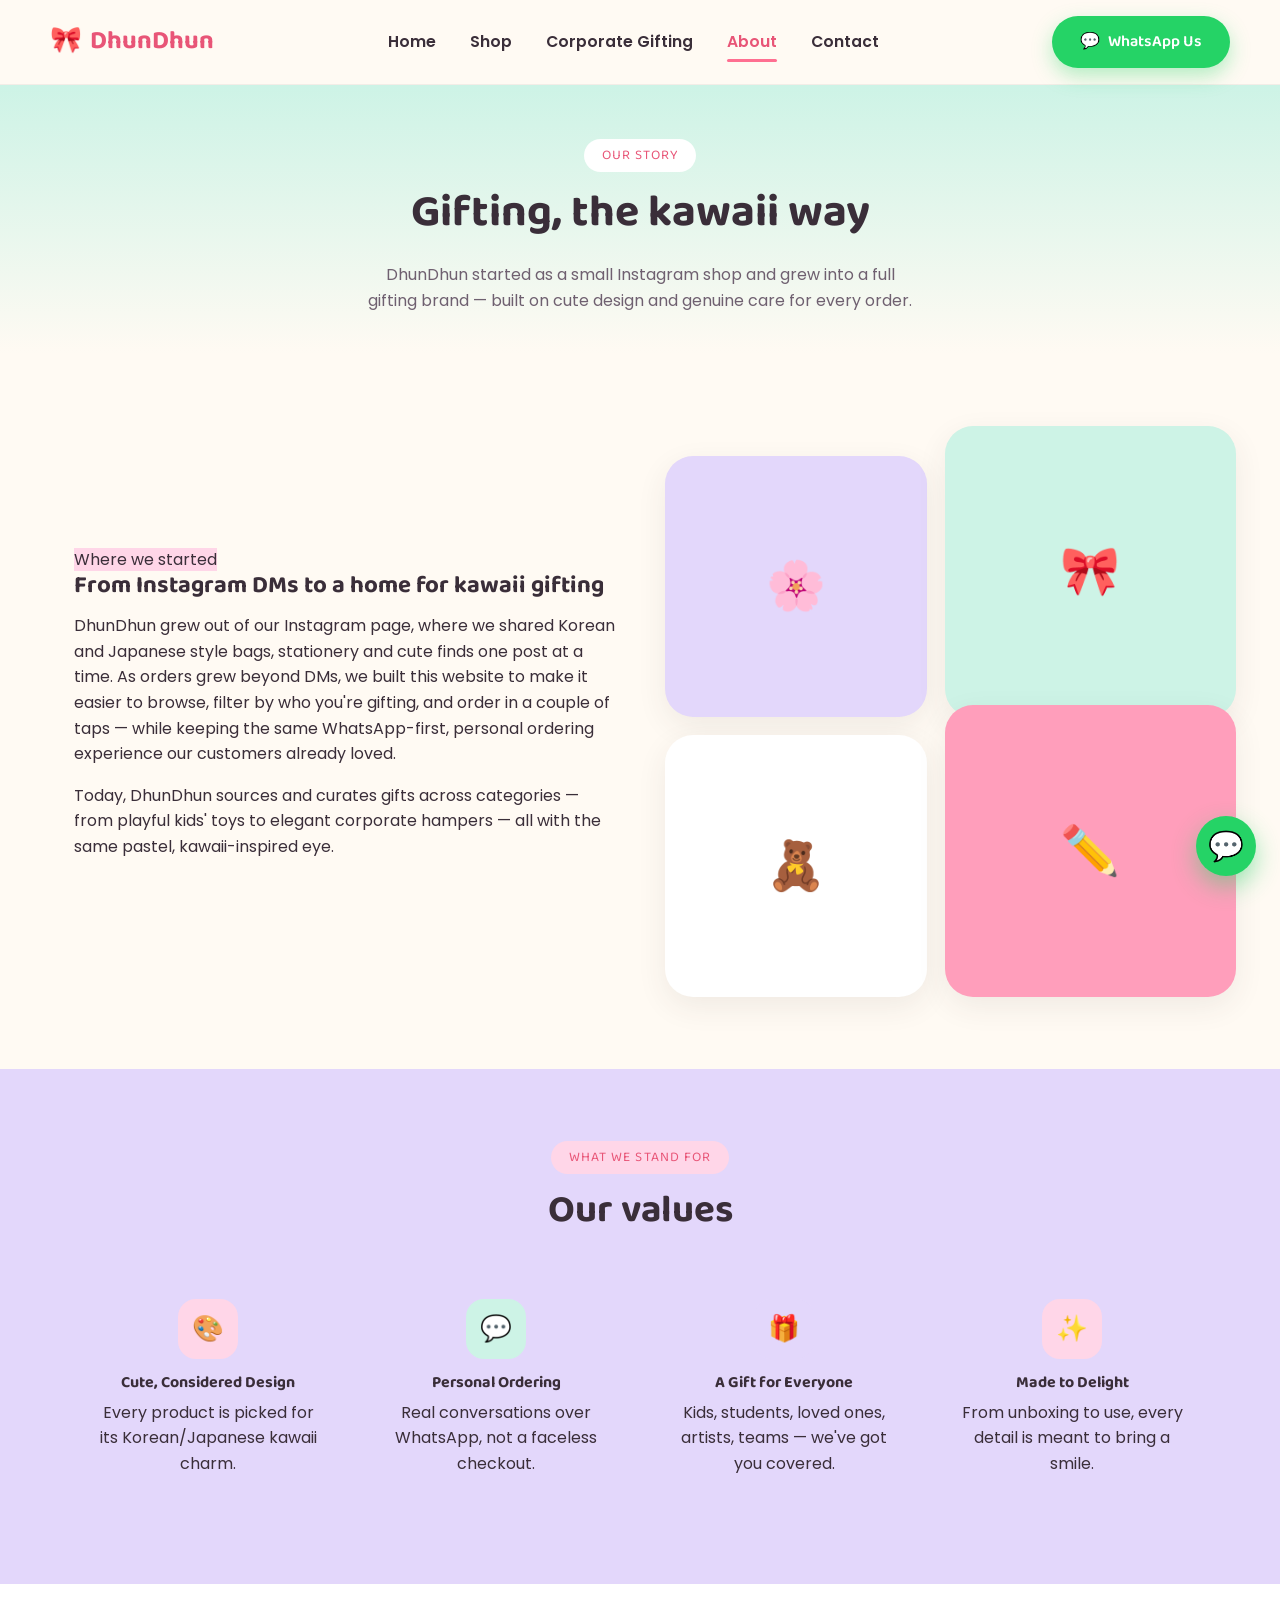
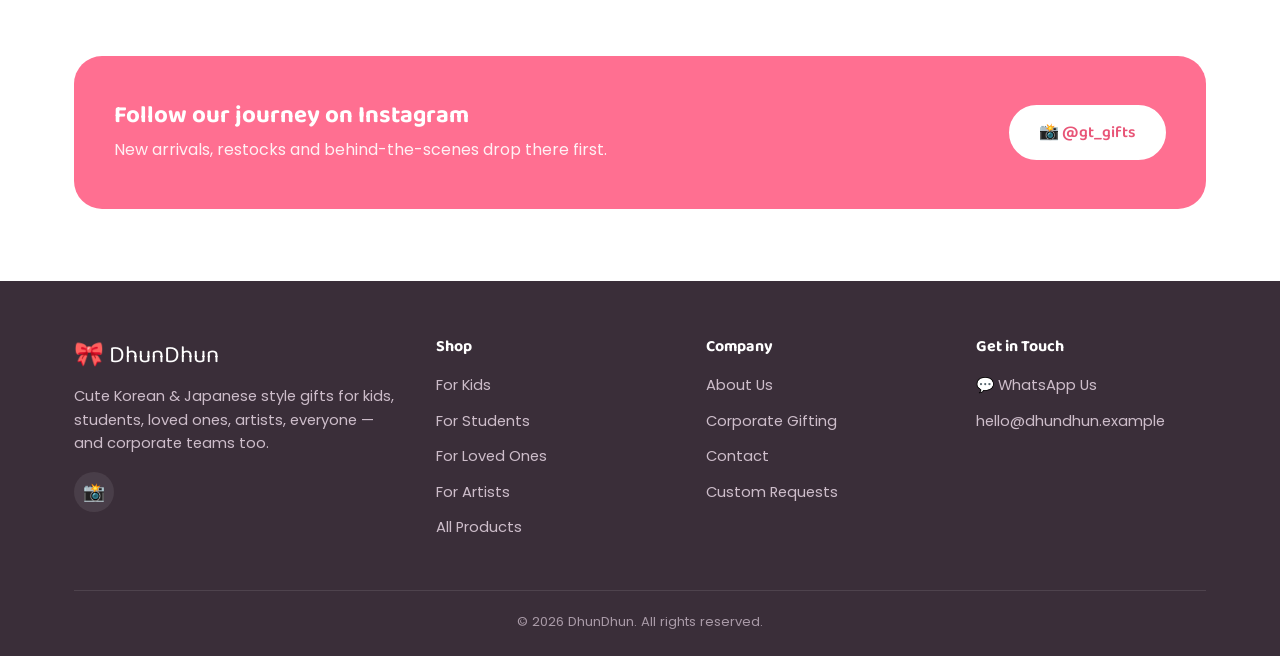
==== about.html @ 0de821a2 "First Deploy" ====
<!DOCTYPE html>
<html lang="en">
<head>
<meta charset="UTF-8">
<meta name="viewport" content="width=device-width, initial-scale=1.0">
<title>About Us — DhunDhun</title>
<meta name="description" content="DhunDhun is a Korean & Japanese style kawaii gifting brand for kids, students, loved ones, artists, everyone, and corporate teams.">
<link rel="preconnect" href="https://fonts.googleapis.com">
<link href="https://fonts.googleapis.com/css2?family=Baloo+2:wght@600;700;800&family=Poppins:wght@400;500;600;700&display=swap" rel="stylesheet">
<link rel="stylesheet" href="css/style.css">
</head>
<body>

<header class="site-header">
  <div class="container nav">
    <a href="index.html" class="logo">🎀 <span data-brand-name>DhunDhun</span></a>
    <nav>
      <ul class="nav-links">
        <li><a href="index.html">Home</a></li>
        <li><a href="shop.html">Shop</a></li>
        <li><a href="corporate.html">Corporate Gifting</a></li>
        <li><a href="about.html" class="active">About</a></li>
        <li><a href="contact.html">Contact</a></li>
      </ul>
    </nav>
    <div class="nav-cta">
      <a class="btn btn-whatsapp" data-wa-message="Hi DhunDhun! I'd like to know more about your gifts." target="_blank" rel="noopener">
        💬 <span class="btn-text-long">WhatsApp Us</span>
      </a>
      <button class="nav-toggle" aria-label="Toggle menu">☰</button>
    </div>
  </div>
</header>

<section class="page-hero">
  <div class="container">
    <span class="eyebrow">Our Story</span>
    <h1>Gifting, the kawaii way</h1>
    <p>DhunDhun started as a small Instagram shop and grew into a full gifting brand — built on cute design and genuine care for every order.</p>
  </div>
</section>

<section>
  <div class="container about-story">
    <div>
      <span class="eyebrow" style="background:var(--pink);">Where we started</span>
      <h2>From Instagram DMs to a home for kawaii gifting</h2>
      <p>DhunDhun grew out of our Instagram page, where we shared Korean and Japanese style bags, stationery and cute finds one post at a time. As orders grew beyond DMs, we built this website to make it easier to browse, filter by who you're gifting, and order in a couple of taps — while keeping the same WhatsApp-first, personal ordering experience our customers already loved.</p>
      <p>Today, DhunDhun sources and curates gifts across categories — from playful kids' toys to elegant corporate hampers — all with the same pastel, kawaii-inspired eye.</p>
    </div>
    <div class="hero-art">
      <div class="card">🌸</div>
      <div class="card">🎀</div>
      <div class="card">🧸</div>
      <div class="card">✏️</div>
    </div>
  </div>
</section>

<section class="section-tint-lavender">
  <div class="container">
    <div class="section-heading">
      <span class="eyebrow">What we stand for</span>
      <h2>Our values</h2>
    </div>
    <div class="value-grid">
      <div class="value-card">
        <div class="icon bg-pink">🎨</div>
        <h4>Cute, Considered Design</h4>
        <p>Every product is picked for its Korean/Japanese kawaii charm.</p>
      </div>
      <div class="value-card">
        <div class="icon bg-mint">💬</div>
        <h4>Personal Ordering</h4>
        <p>Real conversations over WhatsApp, not a faceless checkout.</p>
      </div>
      <div class="value-card">
        <div class="icon bg-lavender">🎁</div>
        <h4>A Gift for Everyone</h4>
        <p>Kids, students, loved ones, artists, teams — we've got you covered.</p>
      </div>
      <div class="value-card">
        <div class="icon bg-pink">✨</div>
        <h4>Made to Delight</h4>
        <p>From unboxing to use, every detail is meant to bring a smile.</p>
      </div>
    </div>
  </div>
</section>

<section class="section-tint-white">
  <div class="container">
    <div class="cta-banner">
      <div>
        <h3>Follow our journey on Instagram</h3>
        <p>New arrivals, restocks and behind-the-scenes drop there first.</p>
      </div>
      <a class="btn btn-secondary" data-social="instagram" target="_blank" rel="noopener">📸 @gt_gifts</a>
    </div>
  </div>
</section>

<footer class="site-footer">
  <div class="container">
    <div class="footer-grid">
      <div>
        <div class="footer-logo">🎀 <span data-brand-name>DhunDhun</span></div>
        <p>Cute Korean &amp; Japanese style gifts for kids, students, loved ones, artists, everyone — and corporate teams too.</p>
        <div class="footer-socials">
          <a href="#" data-social="instagram" aria-label="Instagram">📸</a>
          <a href="#" data-social="facebook" aria-label="Facebook">📘</a>
          <a href="#" data-social="pinterest" aria-label="Pinterest">📌</a>
          <a href="#" data-social="youtube" aria-label="YouTube">▶️</a>
        </div>
      </div>
      <div>
        <h4>Shop</h4>
        <ul>
          <li><a href="shop.html?audience=kids">For Kids</a></li>
          <li><a href="shop.html?audience=students">For Students</a></li>
          <li><a href="shop.html?audience=loved-ones">For Loved Ones</a></li>
          <li><a href="shop.html?audience=artists">For Artists</a></li>
          <li><a href="shop.html">All Products</a></li>
        </ul>
      </div>
      <div>
        <h4>Company</h4>
        <ul>
          <li><a href="about.html">About Us</a></li>
          <li><a href="corporate.html">Corporate Gifting</a></li>
          <li><a href="contact.html">Contact</a></li>
          <li><a href="contact.html#custom-request">Custom Requests</a></li>
        </ul>
      </div>
      <div>
        <h4>Get in Touch</h4>
        <ul>
          <li><a data-wa-message="Hi DhunDhun! I have a question about your products." target="_blank" rel="noopener">💬 WhatsApp Us</a></li>
          <li><a data-mailto-subject="Enquiry from DhunDhun website"><span data-email-text>hello@dhundhun.example</span></a></li>
        </ul>
      </div>
    </div>
    <div class="footer-bottom">
      © <span id="year"></span> DhunDhun. All rights reserved.
    </div>
  </div>
</footer>

<a href="#" id="wa-float-btn" class="wa-float" target="_blank" rel="noopener" aria-label="Chat on WhatsApp">💬</a>

<script src="js/config.js"></script>
<script src="js/products-data.js"></script>
<script src="js/shop.js"></script>
<script src="js/main.js"></script>
</body>
</html>
---- css/style.css ----
/* =========================================================
   DhunDhun — pastel Korean/Japanese kawaii gifting theme
   ========================================================= */

:root {
  --pink: #ffd6e8;
  --pink-deep: #ff9ebb;
  --lavender: #e3d7fb;
  --lavender-deep: #c6a9f7;
  --mint: #cdf3e6;
  --mint-deep: #9fe6cf;
  --cream: #fffaf3;
  --coral: #ff6f91;
  --coral-deep: #e85577;
  --ink: #3a2e39;
  --ink-soft: #6f6070;
  --white: #ffffff;
  --shadow: 0 10px 30px rgba(58, 46, 57, 0.08);
  --radius-lg: 28px;
  --radius-md: 18px;
  --radius-sm: 12px;
  --font-heading: "Baloo 2", "Poppins", sans-serif;
  --font-body: "Poppins", sans-serif;
}

* { box-sizing: border-box; }

html { scroll-behavior: smooth; }

body {
  margin: 0;
  font-family: var(--font-body);
  color: var(--ink);
  background: var(--cream);
  line-height: 1.6;
  overflow-x: hidden;
}

img { max-width: 100%; display: block; }

a { text-decoration: none; color: inherit; }

ul { list-style: none; margin: 0; padding: 0; }

h1, h2, h3, h4 {
  font-family: var(--font-heading);
  font-weight: 700;
  line-height: 1.2;
  margin: 0 0 0.5em;
}

p { margin: 0 0 1em; }

.container {
  width: 100%;
  max-width: 1180px;
  margin: 0 auto;
  padding: 0 24px;
}

section { padding: 72px 0; }

.section-heading {
  text-align: center;
  max-width: 640px;
  margin: 0 auto 44px;
}

.section-heading .eyebrow {
  display: inline-block;
  font-family: var(--font-heading);
  font-size: 0.85rem;
  letter-spacing: 0.08em;
  text-transform: uppercase;
  color: var(--coral-deep);
  background: var(--pink);
  padding: 6px 18px;
  border-radius: 999px;
  margin-bottom: 14px;
}

.section-heading h2 { font-size: clamp(1.6rem, 3vw, 2.4rem); }
.section-heading p { color: var(--ink-soft); margin-top: 8px; }

/* ---------- Buttons ---------- */

.btn {
  display: inline-flex;
  align-items: center;
  gap: 8px;
  font-family: var(--font-heading);
  font-weight: 600;
  font-size: 1rem;
  padding: 13px 28px;
  border-radius: 999px;
  border: none;
  cursor: pointer;
  transition: transform 0.15s ease, box-shadow 0.15s ease, background 0.15s ease;
  white-space: nowrap;
}

.btn:hover { transform: translateY(-2px); }

.btn-primary {
  background: var(--coral);
  color: var(--white);
  box-shadow: 0 8px 20px rgba(255, 111, 145, 0.35);
}
.btn-primary:hover { background: var(--coral-deep); }

.btn-secondary {
  background: var(--white);
  color: var(--ink);
  border: 2px solid var(--lavender-deep);
}
.btn-secondary:hover { background: var(--lavender); }

.btn-whatsapp {
  background: #25d366;
  color: var(--white);
  box-shadow: 0 8px 20px rgba(37, 211, 102, 0.35);
}
.btn-whatsapp:hover { background: #1ebe5a; }

.btn-block { width: 100%; justify-content: center; }

/* ---------- Header / Nav ---------- */

.site-header {
  position: sticky;
  top: 0;
  z-index: 100;
  background: rgba(255, 250, 243, 0.9);
  backdrop-filter: blur(10px);
  border-bottom: 1px solid rgba(58, 46, 57, 0.06);
}

.nav {
  display: flex;
  align-items: center;
  justify-content: space-between;
  padding: 16px 0;
}

.logo {
  font-family: var(--font-heading);
  font-size: 1.6rem;
  font-weight: 700;
  color: var(--coral-deep);
  display: flex;
  align-items: center;
  gap: 8px;
}
.logo span.dot { color: var(--lavender-deep); }

.nav-links {
  display: flex;
  align-items: center;
  gap: 34px;
}

.nav-links a {
  font-weight: 600;
  font-size: 0.98rem;
  color: var(--ink);
  position: relative;
  padding: 6px 0;
}
.nav-links a.active,
.nav-links a:hover { color: var(--coral-deep); }

.nav-links a.active::after {
  content: "";
  position: absolute;
  left: 0; right: 0; bottom: -4px;
  height: 3px;
  border-radius: 3px;
  background: var(--coral);
}

.nav-cta { display: flex; align-items: center; gap: 14px; }

.nav-toggle {
  display: none;
  background: none;
  border: none;
  font-size: 1.6rem;
  cursor: pointer;
  color: var(--ink);
}

@media (max-width: 880px) {
  .nav-links {
    position: fixed;
    top: 68px;
    left: 0; right: 0;
    background: var(--white);
    flex-direction: column;
    align-items: flex-start;
    gap: 0;
    padding: 8px 24px 20px;
    box-shadow: var(--shadow);
    transform: translateY(-130%);
    opacity: 0;
    transition: transform 0.25s ease, opacity 0.25s ease;
  }
  .nav-links.open { transform: translateY(0); opacity: 1; }
  .nav-links li { width: 100%; padding: 12px 0; border-bottom: 1px solid rgba(58,46,57,0.06); }
  .nav-toggle { display: block; }
  .nav-cta .btn span.btn-text-long { display: none; }
}

/* ---------- Hero ---------- */

.hero {
  position: relative;
  padding: 64px 0 90px;
  background: linear-gradient(180deg, var(--pink) 0%, var(--cream) 78%);
  overflow: hidden;
}

.hero-grid {
  display: grid;
  grid-template-columns: 1.05fr 0.95fr;
  gap: 48px;
  align-items: center;
}

@media (max-width: 900px) {
  .hero-grid { grid-template-columns: 1fr; text-align: center; }
  .hero-actions { justify-content: center; }
  .hero-tags { justify-content: center; }
}

.hero h1 {
  font-size: clamp(2.2rem, 4.4vw, 3.4rem);
  color: var(--ink);
}
.hero h1 em {
  font-style: normal;
  color: var(--coral-deep);
  position: relative;
}

.hero p.lead {
  font-size: 1.1rem;
  color: var(--ink-soft);
  max-width: 500px;
}

.hero-actions {
  display: flex;
  gap: 16px;
  flex-wrap: wrap;
  margin-top: 28px;
}

.hero-tags {
  display: flex;
  gap: 10px;
  flex-wrap: wrap;
  margin-top: 28px;
}

.pill {
  background: var(--white);
  border-radius: 999px;
  padding: 8px 16px;
  font-size: 0.85rem;
  font-weight: 600;
  box-shadow: var(--shadow);
}

.hero-art {
  position: relative;
  display: grid;
  grid-template-columns: 1fr 1fr;
  gap: 18px;
}
.hero-art .card {
  border-radius: var(--radius-lg);
  aspect-ratio: 1 / 1;
  display: flex;
  align-items: center;
  justify-content: center;
  font-size: 3rem;
  box-shadow: var(--shadow);
}
.hero-art .card:nth-child(1) { background: var(--lavender); margin-top: 30px; }
.hero-art .card:nth-child(2) { background: var(--mint); }
.hero-art .card:nth-child(3) { background: var(--white); }
.hero-art .card:nth-child(4) { background: var(--pink-deep); margin-top: -30px; }

/* ---------- Audience / category cards ---------- */

.audience-grid {
  display: grid;
  grid-template-columns: repeat(3, 1fr);
  gap: 22px;
}
@media (max-width: 880px) { .audience-grid { grid-template-columns: repeat(2, 1fr); } }
@media (max-width: 560px) { .audience-grid { grid-template-columns: 1fr; } }

.audience-card {
  background: var(--white);
  border-radius: var(--radius-md);
  padding: 30px 24px;
  box-shadow: var(--shadow);
  transition: transform 0.2s ease;
  display: flex;
  flex-direction: column;
  gap: 10px;
}
.audience-card:hover { transform: translateY(-6px); }

.audience-card .icon {
  width: 56px; height: 56px;
  border-radius: 16px;
  display: flex; align-items: center; justify-content: center;
  font-size: 1.6rem;
  margin-bottom: 6px;
}
.audience-card h3 { font-size: 1.15rem; }
.audience-card p { color: var(--ink-soft); font-size: 0.94rem; margin-bottom: 10px; }
.audience-card .link { font-weight: 700; color: var(--coral-deep); font-size: 0.92rem; }

.icon.bg-pink { background: var(--pink); }
.icon.bg-mint { background: var(--mint); }
.icon.bg-lavender { background: var(--lavender); }

/* ---------- Product grid & cards ---------- */

.product-grid {
  display: grid;
  grid-template-columns: repeat(4, 1fr);
  gap: 22px;
}
@media (max-width: 1000px) { .product-grid { grid-template-columns: repeat(3, 1fr); } }
@media (max-width: 720px) { .product-grid { grid-template-columns: repeat(2, 1fr); } }
@media (max-width: 460px) { .product-grid { grid-template-columns: 1fr; } }

.product-card {
  background: var(--white);
  border-radius: var(--radius-md);
  overflow: hidden;
  box-shadow: var(--shadow);
  display: flex;
  flex-direction: column;
  transition: transform 0.2s ease;
}
.product-card:hover { transform: translateY(-5px); }

.product-thumb {
  position: relative;
  aspect-ratio: 1 / 1;
  display: flex;
  align-items: center;
  justify-content: center;
  font-size: 2.6rem;
}

.product-tag {
  position: absolute;
  top: 12px; left: 12px;
  background: var(--coral);
  color: var(--white);
  font-size: 0.72rem;
  font-weight: 700;
  padding: 4px 12px;
  border-radius: 999px;
}

.product-body {
  padding: 16px 16px 18px;
  display: flex;
  flex-direction: column;
  gap: 6px;
  flex: 1;
}

.product-type { font-size: 0.75rem; color: var(--ink-soft); text-transform: uppercase; letter-spacing: 0.04em; }
.product-name { font-family: var(--font-heading); font-size: 1.02rem; font-weight: 700; }
.product-desc { font-size: 0.86rem; color: var(--ink-soft); flex: 1; }

.product-footer {
  display: flex;
  align-items: center;
  justify-content: space-between;
  margin-top: 10px;
}
.product-price { font-weight: 700; font-family: var(--font-heading); color: var(--coral-deep); font-size: 1.05rem; }

.product-order-btn {
  background: #25d366;
  color: white;
  border: none;
  border-radius: 999px;
  padding: 8px 16px;
  font-size: 0.82rem;
  font-weight: 700;
  cursor: pointer;
  display: inline-flex;
  align-items: center;
  gap: 6px;
}
.product-order-btn:hover { background: #1ebe5a; }

.product-tag.out-of-stock { background: #8a7f88; }
.product-card.is-out-of-stock .product-thumb { opacity: 0.55; filter: grayscale(0.4); }
.product-order-btn.disabled {
  background: #e4dde3;
  color: #8a7f88;
  cursor: not-allowed;
}
.product-order-btn.disabled:hover { background: #e4dde3; }

/* ---------- Filters (shop page) ---------- */

.filter-bar {
  display: flex;
  flex-wrap: wrap;
  gap: 12px;
  align-items: center;
  justify-content: space-between;
  margin-bottom: 34px;
}

.audience-tabs {
  display: flex;
  flex-wrap: wrap;
  gap: 8px;
}
.tab-btn {
  background: var(--white);
  border: 2px solid transparent;
  border-radius: 999px;
  padding: 9px 18px;
  font-weight: 600;
  font-size: 0.9rem;
  cursor: pointer;
  box-shadow: var(--shadow);
  color: var(--ink);
}
.tab-btn.active {
  background: var(--coral);
  color: var(--white);
  box-shadow: 0 8px 18px rgba(255,111,145,0.3);
}

.type-select {
  padding: 10px 16px;
  border-radius: 999px;
  border: 2px solid var(--lavender-deep);
  background: var(--white);
  font-family: var(--font-body);
  font-weight: 600;
  font-size: 0.9rem;
  color: var(--ink);
}

.results-empty {
  text-align: center;
  padding: 60px 20px;
  color: var(--ink-soft);
}

/* ---------- Sections with tint backgrounds ---------- */

.section-tint-lavender { background: var(--lavender); }
.section-tint-mint { background: var(--mint); }
.section-tint-white { background: var(--white); }

/* ---------- Corporate page ---------- */

.corp-hero {
  background: linear-gradient(135deg, var(--lavender) 0%, var(--pink) 100%);
  padding: 70px 0;
}
.corp-hero-inner { text-align: center; max-width: 720px; margin: 0 auto; }

.corp-features {
  display: grid;
  grid-template-columns: repeat(3, 1fr);
  gap: 24px;
}
@media (max-width: 880px) { .corp-features { grid-template-columns: 1fr; } }

.corp-feature-card {
  background: var(--white);
  border-radius: var(--radius-md);
  padding: 28px;
  box-shadow: var(--shadow);
}
.corp-feature-card .icon { width: 52px; height: 52px; border-radius: 14px; display: flex; align-items: center; justify-content: center; font-size: 1.4rem; margin-bottom: 14px; }

.steps-list { display: grid; grid-template-columns: repeat(4, 1fr); gap: 20px; }
@media (max-width: 880px) { .steps-list { grid-template-columns: repeat(2, 1fr); } }
@media (max-width: 500px) { .steps-list { grid-template-columns: 1fr; } }

.step-item { text-align: center; }
.step-num {
  width: 44px; height: 44px;
  border-radius: 50%;
  background: var(--coral);
  color: white;
  font-family: var(--font-heading);
  font-weight: 700;
  display: flex; align-items: center; justify-content: center;
  margin: 0 auto 12px;
}

/* ---------- About page ---------- */

.about-story {
  display: grid;
  grid-template-columns: 1fr 1fr;
  gap: 50px;
  align-items: center;
}
@media (max-width: 880px) { .about-story { grid-template-columns: 1fr; } }

.value-grid { display: grid; grid-template-columns: repeat(4, 1fr); gap: 20px; }
@media (max-width: 880px) { .value-grid { grid-template-columns: repeat(2, 1fr); } }
@media (max-width: 500px) { .value-grid { grid-template-columns: 1fr; } }

.value-card { text-align: center; padding: 20px; }
.value-card .icon {
  width: 60px; height: 60px; margin: 0 auto 14px;
  border-radius: 18px;
  display: flex; align-items: center; justify-content: center;
  font-size: 1.6rem;
}

/* ---------- Contact / custom request ---------- */

.contact-grid {
  display: grid;
  grid-template-columns: 1fr 1fr;
  gap: 40px;
}
@media (max-width: 880px) { .contact-grid { grid-template-columns: 1fr; } }

.contact-card {
  background: var(--white);
  border-radius: var(--radius-md);
  padding: 30px;
  box-shadow: var(--shadow);
}

.contact-method {
  display: flex;
  align-items: center;
  gap: 14px;
  padding: 14px 0;
  border-bottom: 1px solid rgba(58,46,57,0.06);
}
.contact-method:last-child { border-bottom: none; }
.contact-method .icon {
  width: 44px; height: 44px;
  border-radius: 12px;
  display: flex; align-items: center; justify-content: center;
  font-size: 1.2rem;
  flex-shrink: 0;
}

.form-group { margin-bottom: 18px; }
.form-group label {
  display: block;
  font-weight: 600;
  font-size: 0.9rem;
  margin-bottom: 6px;
}
.form-group input[type=text],
.form-group input[type=email],
.form-group input[type=tel],
.form-group textarea {
  width: 100%;
  padding: 12px 16px;
  border-radius: var(--radius-sm);
  border: 2px solid #efe3f6;
  font-family: var(--font-body);
  font-size: 0.95rem;
  background: var(--cream);
  resize: vertical;
}
.form-group input:focus,
.form-group textarea:focus {
  outline: none;
  border-color: var(--lavender-deep);
}

.upload-box {
  border: 2px dashed var(--lavender-deep);
  border-radius: var(--radius-md);
  padding: 22px;
  text-align: center;
  cursor: pointer;
  background: var(--cream);
  transition: background 0.15s ease;
}
.upload-box:hover { background: var(--lavender); }
.upload-box input[type=file] { display: none; }
.upload-box .upload-icon { font-size: 1.8rem; margin-bottom: 6px; }
.upload-box .upload-hint { font-size: 0.82rem; color: var(--ink-soft); }

#image-preview-wrap { margin-top: 16px; display: none; }
#image-preview-wrap.show { display: block; }
#image-preview {
  max-width: 100%;
  max-height: 260px;
  border-radius: var(--radius-md);
  box-shadow: var(--shadow);
  margin: 0 auto;
}
.preview-filename { font-size: 0.82rem; color: var(--ink-soft); margin-top: 8px; text-align: center; }

.request-actions {
  display: flex;
  gap: 14px;
  flex-wrap: wrap;
  margin-top: 22px;
}
.request-actions .btn { flex: 1; min-width: 200px; }

.request-note {
  background: var(--mint);
  border-radius: var(--radius-sm);
  padding: 14px 18px;
  font-size: 0.86rem;
  color: var(--ink);
  margin-top: 18px;
}

/* ---------- Banner / CTA strip ---------- */

.cta-banner {
  background: var(--coral);
  border-radius: var(--radius-lg);
  padding: 46px 40px;
  color: var(--white);
  display: flex;
  align-items: center;
  justify-content: space-between;
  gap: 24px;
  flex-wrap: wrap;
}
.cta-banner h3 { margin: 0 0 6px; font-size: 1.5rem; }
.cta-banner p { margin: 0; opacity: 0.9; }
.cta-banner .btn-secondary { background: var(--white); border-color: var(--white); color: var(--coral-deep); }

.custom-request-banner {
  background: var(--lavender);
  border-radius: var(--radius-md);
  padding: 24px 28px;
  display: flex;
  align-items: center;
  justify-content: space-between;
  gap: 20px;
  flex-wrap: wrap;
  margin-top: 50px;
}
.custom-request-banner p { margin: 0; }
.custom-request-banner strong { font-family: var(--font-heading); }

/* ---------- Testimonials ---------- */

.testimonial-grid { display: grid; grid-template-columns: repeat(3, 1fr); gap: 22px; }
@media (max-width: 880px) { .testimonial-grid { grid-template-columns: 1fr; } }
.testimonial-card {
  background: var(--white);
  border-radius: var(--radius-md);
  padding: 26px;
  box-shadow: var(--shadow);
}
.testimonial-card .stars { color: #ffb648; margin-bottom: 10px; }
.testimonial-card .name { font-weight: 700; margin-top: 12px; font-family: var(--font-heading); }
.testimonial-card .role { font-size: 0.82rem; color: var(--ink-soft); }

/* ---------- Instagram strip ---------- */

.insta-strip {
  display: grid;
  grid-template-columns: repeat(6, 1fr);
  gap: 12px;
}
@media (max-width: 880px) { .insta-strip { grid-template-columns: repeat(3, 1fr); } }
@media (max-width: 500px) { .insta-strip { grid-template-columns: repeat(2, 1fr); } }
.insta-tile {
  aspect-ratio: 1/1;
  border-radius: var(--radius-sm);
  display: flex; align-items: center; justify-content: center;
  font-size: 1.6rem;
  color: var(--white);
}

/* ---------- Footer ---------- */

.site-footer {
  background: var(--ink);
  color: #f4ecf3;
  padding: 56px 0 24px;
}
.footer-grid {
  display: grid;
  grid-template-columns: 1.4fr 1fr 1fr 1fr;
  gap: 40px;
  margin-bottom: 40px;
}
@media (max-width: 780px) { .footer-grid { grid-template-columns: 1fr 1fr; } }
@media (max-width: 480px) { .footer-grid { grid-template-columns: 1fr; } }

.footer-grid h4 { color: var(--white); font-size: 1rem; margin-bottom: 16px; }
.footer-grid p, .footer-grid a { color: #cdbdca; font-size: 0.92rem; }
.footer-grid li { margin-bottom: 10px; }
.footer-grid a:hover { color: var(--pink); }

.footer-logo { font-family: var(--font-heading); color: var(--white); font-size: 1.5rem; margin-bottom: 10px; }

.footer-socials { display: flex; gap: 12px; margin-top: 16px; }
.footer-socials a {
  width: 40px; height: 40px;
  border-radius: 50%;
  background: rgba(255,255,255,0.08);
  display: flex; align-items: center; justify-content: center;
  font-size: 1.1rem;
}
.footer-socials a:hover { background: var(--coral); }

.footer-bottom {
  border-top: 1px solid rgba(255,255,255,0.1);
  padding-top: 20px;
  text-align: center;
  font-size: 0.82rem;
  color: #a99aa7;
}

/* ---------- Floating WhatsApp button ---------- */

.wa-float {
  position: fixed;
  bottom: 24px;
  right: 24px;
  z-index: 200;
  width: 60px; height: 60px;
  border-radius: 50%;
  background: #25d366;
  color: white;
  display: flex; align-items: center; justify-content: center;
  font-size: 1.8rem;
  box-shadow: 0 10px 24px rgba(37,211,102,0.45);
  transition: transform 0.2s ease;
}
.wa-float:hover { transform: scale(1.08); }

/* ---------- Page hero (inner pages) ---------- */

.page-hero {
  padding: 54px 0 40px;
  text-align: center;
  background: linear-gradient(180deg, var(--mint) 0%, var(--cream) 100%);
}
.page-hero .eyebrow {
  display: inline-block;
  font-family: var(--font-heading);
  font-size: 0.85rem;
  letter-spacing: 0.08em;
  text-transform: uppercase;
  color: var(--coral-deep);
  background: var(--white);
  padding: 6px 18px;
  border-radius: 999px;
  margin-bottom: 14px;
}
.page-hero h1 { font-size: clamp(1.9rem, 3.6vw, 2.8rem); }
.page-hero p { max-width: 560px; margin: 10px auto 0; color: var(--ink-soft); }

/* =========================================================
   Admin dashboard
   ========================================================= */

.admin-body {
  background: var(--cream);
  min-height: 100vh;
}

.auth-gate {
  min-height: 100vh;
  display: flex;
  align-items: center;
  justify-content: center;
  padding: 24px;
  background: linear-gradient(160deg, var(--lavender) 0%, var(--pink) 100%);
}

.auth-card {
  background: var(--white);
  border-radius: var(--radius-lg);
  box-shadow: var(--shadow);
  padding: 40px;
  max-width: 380px;
  width: 100%;
  text-align: center;
}
.auth-card .icon-lg { font-size: 2.6rem; margin-bottom: 10px; }
.auth-card h1 { font-size: 1.4rem; }
.auth-card p { color: var(--ink-soft); font-size: 0.9rem; }
.auth-error {
  display: none;
  background: #ffe3e9;
  color: #c23a56;
  border-radius: var(--radius-sm);
  padding: 10px 14px;
  font-size: 0.85rem;
  margin-top: 12px;
}

.admin-header {
  background: var(--white);
  border-bottom: 1px solid rgba(58,46,57,0.06);
  padding: 18px 0;
}
.admin-header .container {
  display: flex;
  align-items: center;
  justify-content: space-between;
  flex-wrap: wrap;
  gap: 12px;
}
.admin-header .logo { font-family: var(--font-heading); font-size: 1.3rem; font-weight: 700; color: var(--coral-deep); }
.admin-header .subtitle { font-size: 0.82rem; color: var(--ink-soft); }

.admin-main { padding: 32px 0 80px; }

.admin-banner {
  background: var(--mint);
  border-radius: var(--radius-md);
  padding: 16px 22px;
  font-size: 0.9rem;
  margin-bottom: 28px;
}
.admin-banner strong { font-family: var(--font-heading); }

.stat-grid {
  display: grid;
  grid-template-columns: repeat(4, 1fr);
  gap: 18px;
  margin-bottom: 32px;
}
@media (max-width: 780px) { .stat-grid { grid-template-columns: repeat(2, 1fr); } }

.stat-card {
  background: var(--white);
  border-radius: var(--radius-md);
  padding: 20px 22px;
  box-shadow: var(--shadow);
}
.stat-card .stat-value { font-family: var(--font-heading); font-size: 1.8rem; font-weight: 700; color: var(--coral-deep); }
.stat-card .stat-label { font-size: 0.85rem; color: var(--ink-soft); }

.admin-grid {
  display: grid;
  grid-template-columns: 380px 1fr;
  gap: 28px;
  align-items: start;
}
@media (max-width: 980px) { .admin-grid { grid-template-columns: 1fr; } }

.admin-panel {
  background: var(--white);
  border-radius: var(--radius-md);
  box-shadow: var(--shadow);
  padding: 26px;
}
.admin-panel h2 { font-size: 1.2rem; }

.chip-checkbox-group {
  display: flex;
  flex-wrap: wrap;
  gap: 8px;
}
.chip-checkbox {
  display: inline-flex;
  align-items: center;
  gap: 6px;
  background: var(--cream);
  border: 2px solid #efe3f6;
  border-radius: 999px;
  padding: 7px 14px;
  font-size: 0.85rem;
  font-weight: 600;
  cursor: pointer;
}
.chip-checkbox input { accent-color: var(--coral); }

.form-error {
  display: none;
  background: #ffe3e9;
  color: #c23a56;
  border-radius: var(--radius-sm);
  padding: 10px 14px;
  font-size: 0.85rem;
  margin-bottom: 16px;
}

.form-actions { display: flex; gap: 10px; margin-top: 6px; }

.table-toolbar {
  display: flex;
  justify-content: space-between;
  align-items: center;
  gap: 12px;
  margin-bottom: 18px;
  flex-wrap: wrap;
}
.table-toolbar input[type=text] {
  padding: 10px 16px;
  border-radius: 999px;
  border: 2px solid #efe3f6;
  font-family: var(--font-body);
  min-width: 220px;
}

.table-wrap {
  overflow-x: auto;
  background: var(--white);
  border-radius: var(--radius-md);
  box-shadow: var(--shadow);
}

table.admin-table {
  width: 100%;
  border-collapse: collapse;
  font-size: 0.9rem;
}
table.admin-table th {
  text-align: left;
  padding: 14px 16px;
  background: var(--lavender);
  color: var(--ink);
  font-family: var(--font-heading);
  white-space: nowrap;
}
table.admin-table td {
  padding: 14px 16px;
  border-bottom: 1px solid rgba(58,46,57,0.06);
  vertical-align: top;
}
table.admin-table tr:last-child td { border-bottom: none; }

.row-desc { font-size: 0.78rem; color: var(--ink-soft); margin-top: 2px; max-width: 260px; }

.status-badge {
  display: inline-block;
  padding: 4px 12px;
  border-radius: 999px;
  font-size: 0.75rem;
  font-weight: 700;
  white-space: nowrap;
}
.status-badge.status-in { background: #d6f5e8; color: #1f8f5f; }
.status-badge.status-out { background: #f0e2e6; color: #8a3a52; }

.row-actions { white-space: nowrap; }
.icon-btn {
  background: var(--cream);
  border: none;
  border-radius: 10px;
  padding: 8px 10px;
  cursor: pointer;
  font-size: 1rem;
  margin-right: 6px;
}
.icon-btn:hover { background: var(--lavender); }

.table-empty { text-align: center; color: var(--ink-soft); padding: 30px !important; }

.export-panel {
  background: var(--white);
  border-radius: var(--radius-md);
  box-shadow: var(--shadow);
  padding: 22px 26px;
  margin-top: 24px;
  display: flex;
  align-items: center;
  justify-content: space-between;
  gap: 16px;
  flex-wrap: wrap;
}
.export-panel p { margin: 0; font-size: 0.88rem; color: var(--ink-soft); max-width: 480px; }
.export-actions { display: flex; gap: 10px; flex-wrap: wrap; }
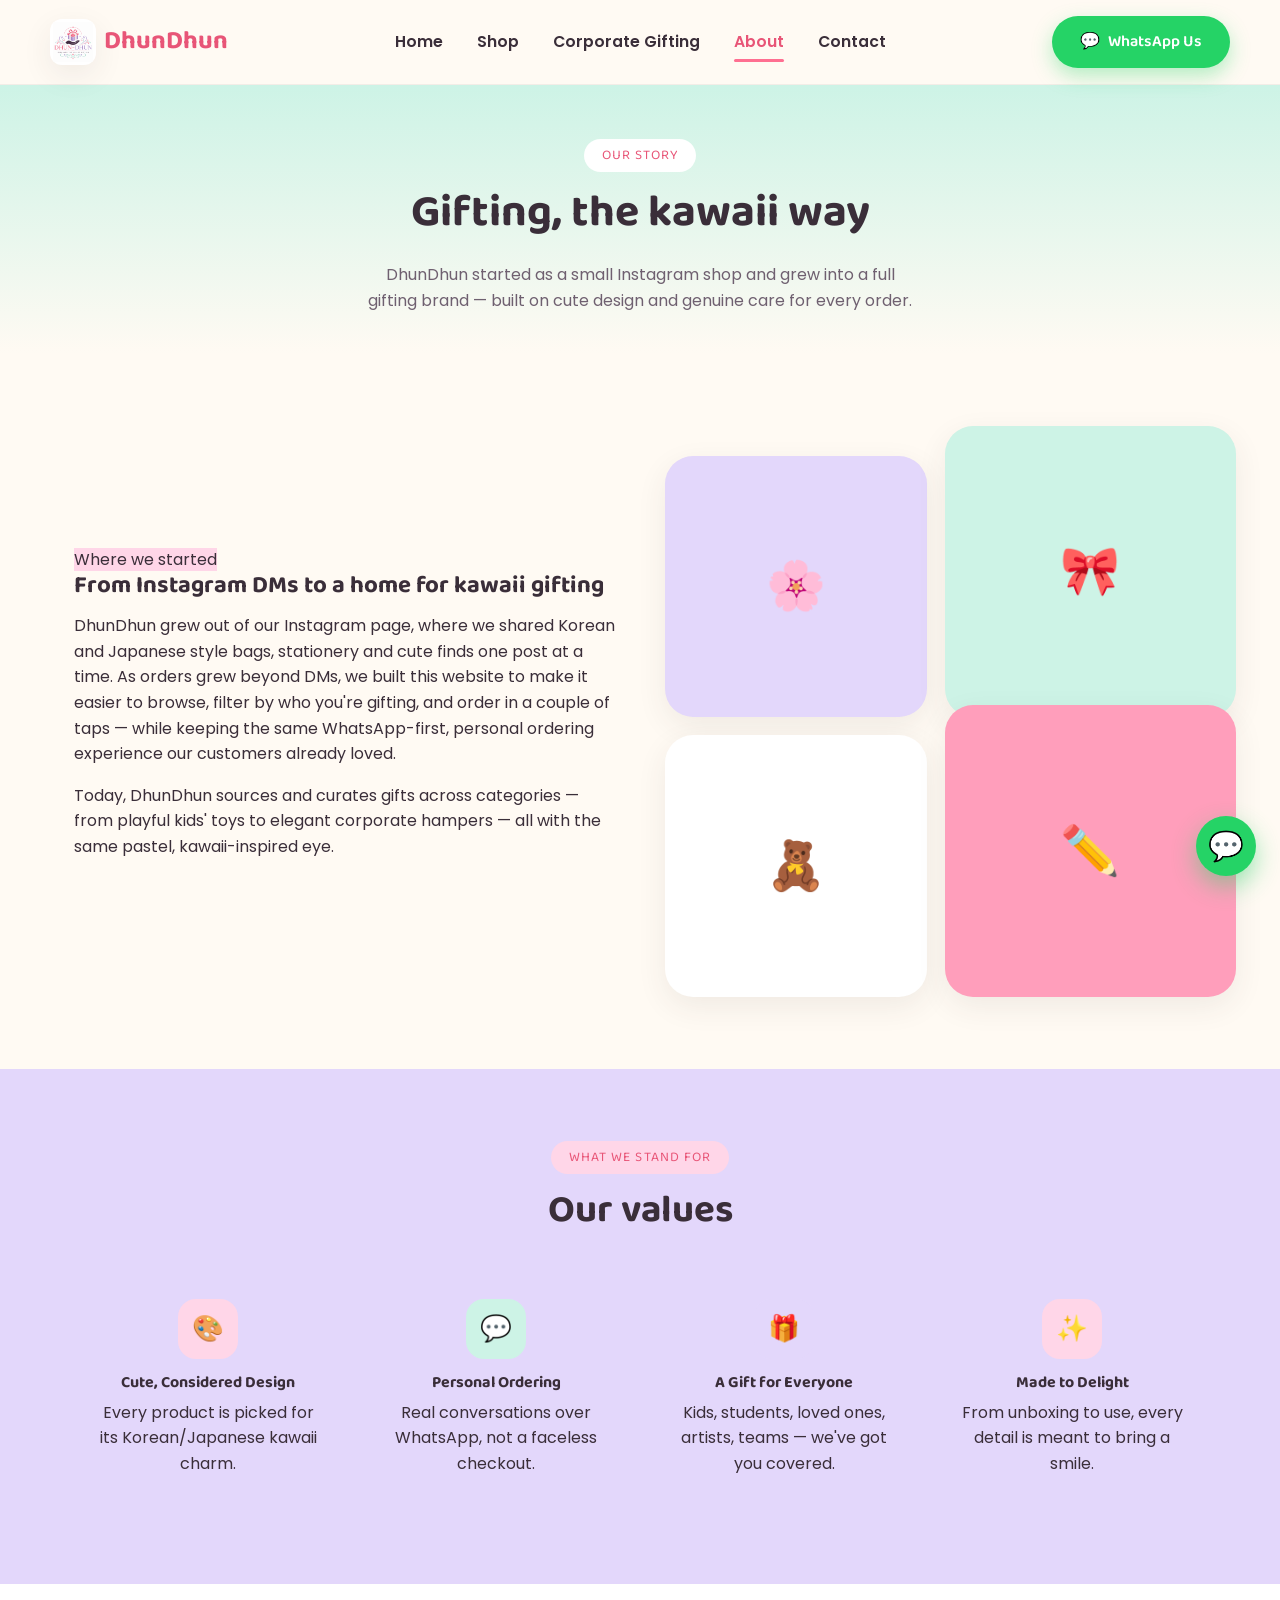
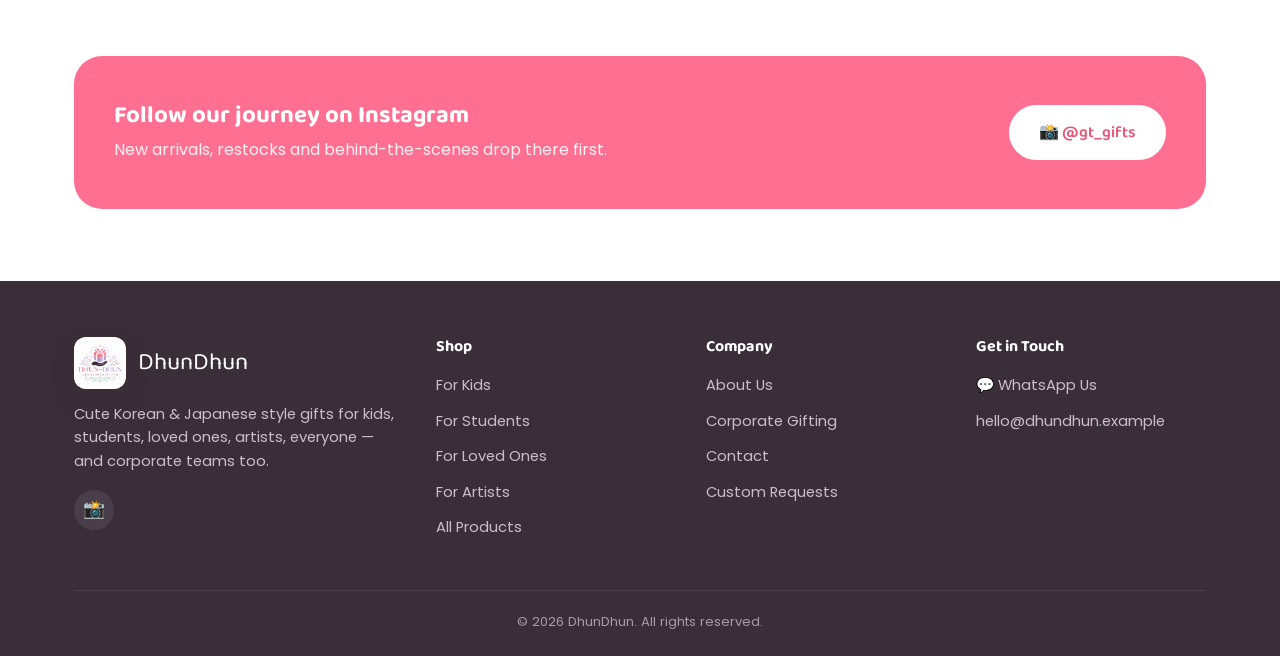
==== commit b66fecdb: "Add custom logo across the site Wire the provided DhunDhun logo artwork into the header and footer o" ====
--- a/about.html
+++ b/about.html
@@ -8,12 +8,13 @@
 <link rel="preconnect" href="https://fonts.googleapis.com">
 <link href="https://fonts.googleapis.com/css2?family=Baloo+2:wght@600;700;800&family=Poppins:wght@400;500;600;700&display=swap" rel="stylesheet">
 <link rel="stylesheet" href="css/style.css">
+<link rel="icon" type="image/png" href="assets/logo/DhunDhun.png">
 </head>
 <body>
 
 <header class="site-header">
   <div class="container nav">
-    <a href="index.html" class="logo">🎀 <span data-brand-name>DhunDhun</span></a>
+    <a href="index.html" class="logo"><span class="logo-badge size-nav"><img src="assets/logo/DhunDhun.png" alt="DhunDhun — Discover the joy of gifting"></span> <span data-brand-name>DhunDhun</span></a>
     <nav>
       <ul class="nav-links">
         <li><a href="index.html">Home</a></li>
@@ -104,7 +105,7 @@
   <div class="container">
     <div class="footer-grid">
       <div>
-        <div class="footer-logo">🎀 <span data-brand-name>DhunDhun</span></div>
+        <div class="footer-logo"><span class="logo-badge size-footer"><img src="assets/logo/DhunDhun.png" alt="DhunDhun — Discover the joy of gifting"></span><span data-brand-name>DhunDhun</span></div>
         <p>Cute Korean &amp; Japanese style gifts for kids, students, loved ones, artists, everyone — and corporate teams too.</p>
         <div class="footer-socials">
           <a href="#" data-social="instagram" aria-label="Instagram">📸</a>
--- a/css/style.css
+++ b/css/style.css
@@ -357,7 +357,55 @@
   align-items: center;
   justify-content: center;
   font-size: 2.6rem;
-}
+  overflow: hidden;
+}
+
+.product-thumb.has-image img {
+  width: 100%;
+  height: 100%;
+  object-fit: cover;
+}
+
+.thumb-nav {
+  position: absolute;
+  top: 50%;
+  transform: translateY(-50%);
+  width: 30px;
+  height: 30px;
+  border-radius: 50%;
+  border: none;
+  background: rgba(255,255,255,0.85);
+  color: var(--ink);
+  font-size: 1.1rem;
+  line-height: 1;
+  cursor: pointer;
+  display: flex;
+  align-items: center;
+  justify-content: center;
+  box-shadow: 0 2px 8px rgba(0,0,0,0.15);
+}
+.thumb-nav-prev { left: 8px; }
+.thumb-nav-next { right: 8px; }
+.thumb-nav:hover { background: var(--white); }
+
+.thumb-dots {
+  position: absolute;
+  bottom: 8px;
+  left: 0;
+  right: 0;
+  display: flex;
+  justify-content: center;
+  gap: 5px;
+}
+.thumb-dot {
+  width: 6px;
+  height: 6px;
+  border-radius: 50%;
+  background: rgba(255,255,255,0.6);
+}
+.thumb-dot.active { background: var(--white); }
+
+.product-thumb.clickable .thumb-img { cursor: pointer; }
 
 .product-tag {
   position: absolute;
@@ -714,7 +762,15 @@
 .footer-grid li { margin-bottom: 10px; }
 .footer-grid a:hover { color: var(--pink); }
 
-.footer-logo { font-family: var(--font-heading); color: var(--white); font-size: 1.5rem; margin-bottom: 10px; }
+.footer-logo {
+  font-family: var(--font-heading);
+  color: var(--white);
+  font-size: 1.5rem;
+  margin-bottom: 14px;
+  display: flex;
+  align-items: center;
+  gap: 12px;
+}
 
 .footer-socials { display: flex; gap: 12px; margin-top: 16px; }
 .footer-socials a {
@@ -949,6 +1005,70 @@
 
 .row-desc { font-size: 0.78rem; color: var(--ink-soft); margin-top: 2px; max-width: 260px; }
 
+.row-product-cell { display: flex; align-items: flex-start; gap: 12px; }
+.row-thumb {
+  width: 44px; height: 44px;
+  border-radius: 10px;
+  object-fit: cover;
+  flex-shrink: 0;
+  background: var(--cream);
+}
+.row-thumb-empty {
+  display: flex;
+  align-items: center;
+  justify-content: center;
+  font-size: 1.2rem;
+}
+
+.row-photo-count {
+  display: inline-block;
+  margin-left: 8px;
+  font-size: 0.72rem;
+  font-weight: 700;
+  color: var(--coral-deep);
+  background: var(--pink);
+  padding: 2px 8px;
+  border-radius: 999px;
+}
+
+.image-thumb-strip {
+  display: flex;
+  flex-wrap: wrap;
+  gap: 10px;
+  margin-top: 12px;
+}
+
+.image-thumb {
+  position: relative;
+  width: 70px;
+  height: 70px;
+}
+.image-thumb img {
+  width: 100%;
+  height: 100%;
+  object-fit: cover;
+  border-radius: 10px;
+  box-shadow: var(--shadow);
+}
+.image-thumb-remove {
+  position: absolute;
+  top: -6px;
+  right: -6px;
+  width: 22px;
+  height: 22px;
+  border-radius: 50%;
+  border: none;
+  background: var(--coral);
+  color: white;
+  font-size: 0.75rem;
+  line-height: 1;
+  cursor: pointer;
+  display: flex;
+  align-items: center;
+  justify-content: center;
+}
+.image-thumb-remove:hover { background: var(--coral-deep); }
+
 .status-badge {
   display: inline-block;
   padding: 4px 12px;
@@ -988,3 +1108,161 @@
 }
 .export-panel p { margin: 0; font-size: 0.88rem; color: var(--ink-soft); max-width: 480px; }
 .export-actions { display: flex; gap: 10px; flex-wrap: wrap; }
+
+/* ---------- Pagination (shop page) ---------- */
+
+.pagination-wrap {
+  display: flex;
+  flex-direction: column;
+  align-items: center;
+  gap: 12px;
+  margin: 40px 0 10px;
+}
+
+.pagination-info {
+  font-size: 0.85rem;
+  color: var(--ink-soft);
+}
+
+.pagination-buttons {
+  display: flex;
+  align-items: center;
+  gap: 6px;
+  flex-wrap: wrap;
+  justify-content: center;
+}
+
+.page-btn {
+  min-width: 40px;
+  height: 40px;
+  padding: 0 12px;
+  border-radius: 999px;
+  border: 2px solid transparent;
+  background: var(--white);
+  color: var(--ink);
+  font-family: var(--font-heading);
+  font-weight: 600;
+  font-size: 0.9rem;
+  cursor: pointer;
+  box-shadow: var(--shadow);
+}
+.page-btn:hover:not(:disabled) { background: var(--lavender); }
+.page-btn.active {
+  background: var(--coral);
+  color: var(--white);
+  box-shadow: 0 8px 18px rgba(255,111,145,0.3);
+}
+.page-btn:disabled { opacity: 0.4; cursor: not-allowed; }
+
+.page-ellipsis {
+  color: var(--ink-soft);
+  padding: 0 4px;
+}
+
+/* ---------- Image lightbox ---------- */
+
+.lightbox-overlay {
+  position: fixed;
+  inset: 0;
+  z-index: 500;
+  background: rgba(58, 46, 57, 0.82);
+  align-items: center;
+  justify-content: center;
+  padding: 24px;
+}
+
+.lightbox-content {
+  background: var(--cream);
+  border-radius: var(--radius-lg);
+  padding: 24px;
+  max-width: 480px;
+  width: 100%;
+  max-height: 90vh;
+  overflow-y: auto;
+  position: relative;
+  text-align: center;
+}
+
+.lightbox-close {
+  position: absolute;
+  top: 14px;
+  right: 14px;
+  width: 34px;
+  height: 34px;
+  border-radius: 50%;
+  border: none;
+  background: var(--white);
+  box-shadow: var(--shadow);
+  font-size: 1rem;
+  cursor: pointer;
+  z-index: 2;
+}
+.lightbox-close:hover { background: var(--lavender); }
+
+.lightbox-image-wrap {
+  position: relative;
+  border-radius: var(--radius-md);
+  overflow: hidden;
+  background: var(--white);
+  display: flex;
+  align-items: center;
+  justify-content: center;
+  min-height: 240px;
+}
+.lightbox-image-wrap #lightbox-img {
+  width: 100%;
+  max-height: 55vh;
+  object-fit: contain;
+  display: block;
+}
+
+.lightbox-image-wrap .thumb-nav { box-shadow: 0 2px 8px rgba(0,0,0,0.2); }
+
+#lightbox-dots {
+  position: static;
+  margin: 12px 0 4px;
+}
+#lightbox-dots .thumb-dot { background: rgba(58,46,57,0.2); }
+#lightbox-dots .thumb-dot.active { background: var(--coral); }
+
+.lightbox-info h3 {
+  font-size: 1.15rem;
+  margin: 14px 0 4px;
+}
+.lightbox-info p {
+  font-family: var(--font-heading);
+  font-weight: 700;
+  color: var(--coral-deep);
+  margin: 0 0 18px;
+}
+.lightbox-oos {
+  color: var(--ink-soft);
+  font-weight: 600;
+  font-size: 0.85rem;
+}
+
+.lightbox-actions {
+  display: flex;
+  gap: 10px;
+  flex-wrap: wrap;
+  justify-content: center;
+}
+.lightbox-actions .btn { flex: 1; min-width: 130px; }
+
+/* ---------- Brand logo badge (white card so the logo's own white
+   background always looks intentional, regardless of what's behind it) ---------- */
+
+.logo-badge {
+  display: inline-flex;
+  align-items: center;
+  justify-content: center;
+  background: var(--white);
+  border-radius: 12px;
+  box-shadow: var(--shadow);
+  overflow: hidden;
+  flex-shrink: 0;
+}
+.logo-badge img { display: block; width: 100%; height: 100%; object-fit: contain; }
+
+.logo-badge.size-nav { width: 46px; height: 46px; padding: 3px; }
+.logo-badge.size-footer { width: 52px; height: 52px; padding: 3px; }
